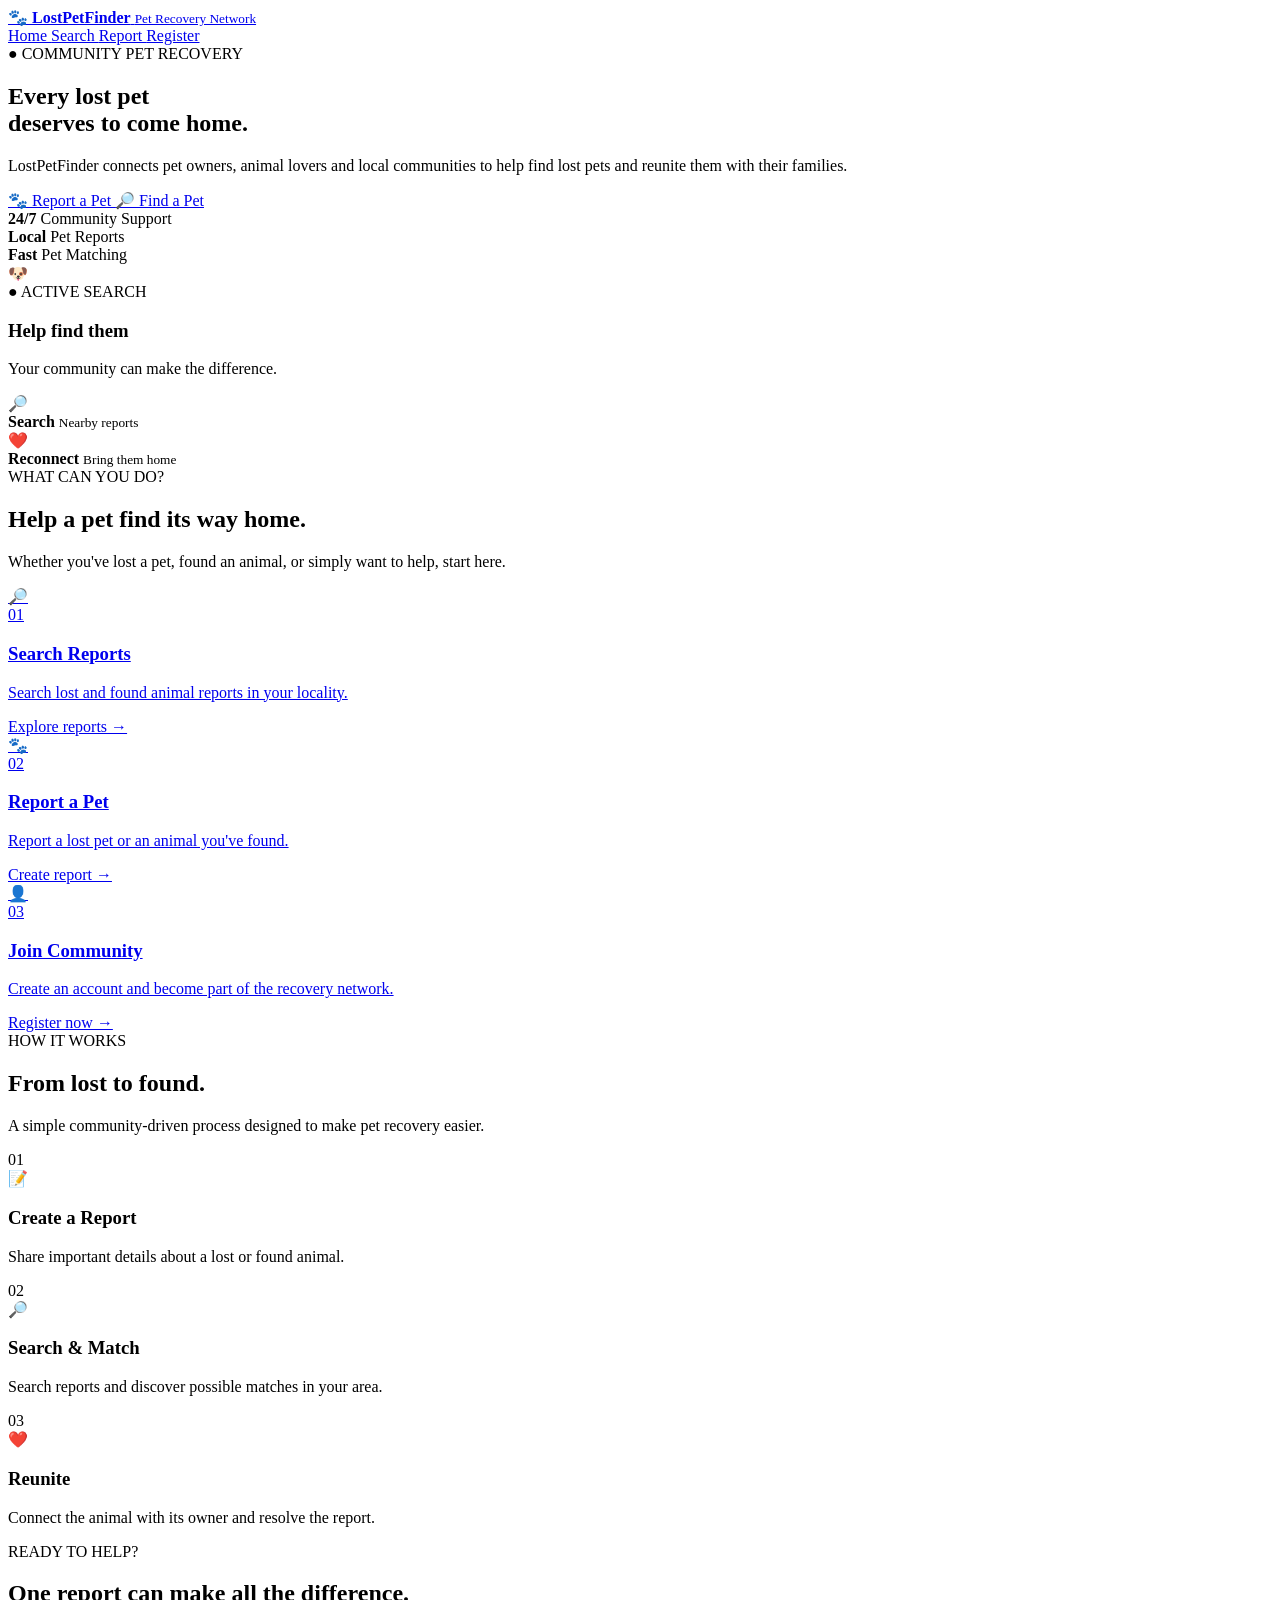
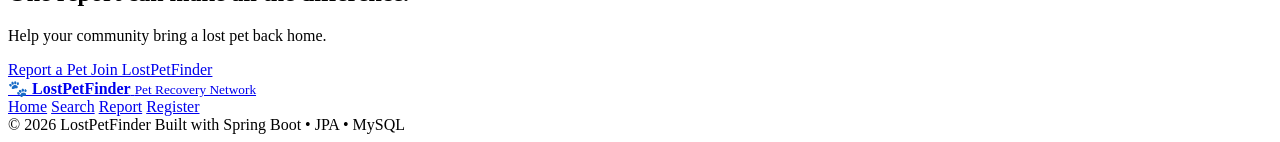
==== LostPetFinder/src/main/resources/static/index.html @ 46fdc7d7 "lost-pet-finder" ====
<!DOCTYPE html>
<html lang="en">
<head>
  <meta charset="UTF-8">
  <meta name="viewport" content="width=device-width, initial-scale=1.0">

  <title>LostPetFinder | Bring Them Home</title>

  <link rel="stylesheet" href="/style.css">
</head>

<body>

<!-- ================= NAVBAR ================= -->

<header class="navbar">

  <a href="/index.html" class="logo">
    <span class="logo-icon">🐾</span>

    <span class="logo-text">
            <strong>LostPetFinder</strong>
            <small>Pet Recovery Network</small>
        </span>
  </a>


  <nav class="navigation">

    <a href="/index.html" class="nav-link active">
      Home
    </a>

    <a href="/search.html" class="nav-link">
      Search
    </a>

    <a href="/report.html" class="nav-link">
      Report
    </a>

    <a href="/register.html" class="nav-link register-link">
      Register
    </a>

  </nav>

</header>


<!-- ================= HERO ================= -->

<main>

  <section class="home-hero">

    <div class="hero-left">

      <div class="hero-tag">
        <span>●</span>
        COMMUNITY PET RECOVERY
      </div>

      <h1>
        Every lost pet
        <br>
        deserves to
        <span>come home.</span>
      </h1>

      <p class="hero-description">
        LostPetFinder connects pet owners, animal lovers and
        local communities to help find lost pets and reunite
        them with their families.
      </p>


      <div class="hero-actions">

        <a href="/report.html" class="btn-primary">
          🐾 Report a Pet
        </a>

        <a href="/search.html" class="btn-secondary">
          🔎 Find a Pet
        </a>

      </div>


      <div class="hero-trust">

        <div>
          <strong>24/7</strong>
          <span>Community Support</span>
        </div>

        <div class="trust-line"></div>

        <div>
          <strong>Local</strong>
          <span>Pet Reports</span>
        </div>

        <div class="trust-line"></div>

        <div>
          <strong>Fast</strong>
          <span>Pet Matching</span>
        </div>

      </div>

    </div>


    <!-- ================= HERO VISUAL ================= -->

    <div class="hero-right">

      <div class="glow-circle"></div>

      <div class="pet-orbit orbit-one"></div>
      <div class="pet-orbit orbit-two"></div>

      <div class="pet-card">

        <div class="pet-image">
          🐶
        </div>

        <div class="pet-card-info">

                    <span class="found-label">
                        ● ACTIVE SEARCH
                    </span>

          <h3>
            Help find them
          </h3>

          <p>
            Your community can make
            the difference.
          </p>

        </div>

      </div>


      <div class="floating-card card-top">

        <span class="mini-icon">🔎</span>

        <div>
          <strong>Search</strong>
          <small>Nearby reports</small>
        </div>

      </div>


      <div class="floating-card card-bottom">

        <span class="mini-icon">❤️</span>

        <div>
          <strong>Reconnect</strong>
          <small>Bring them home</small>
        </div>

      </div>

    </div>

  </section>


  <!-- ================= QUICK ACTIONS ================= -->

  <section class="quick-section">

    <div class="section-intro">

            <span class="section-label">
                WHAT CAN YOU DO?
            </span>

      <h2>
        Help a pet find its way home.
      </h2>

      <p>
        Whether you've lost a pet, found an animal,
        or simply want to help, start here.
      </p>

    </div>


    <div class="quick-grid">


      <!-- SEARCH -->

      <a href="/search.html" class="quick-card">

        <div class="quick-icon blue">
          🔎
        </div>

        <span class="quick-number">
                    01
                </span>

        <h3>
          Search Reports
        </h3>

        <p>
          Search lost and found animal reports
          in your locality.
        </p>

        <span class="quick-arrow">
                    Explore reports →
                </span>

      </a>


      <!-- REPORT -->

      <a href="/report.html" class="quick-card">

        <div class="quick-icon orange">
          🐾
        </div>

        <span class="quick-number">
                    02
                </span>

        <h3>
          Report a Pet
        </h3>

        <p>
          Report a lost pet or an animal
          you've found.
        </p>

        <span class="quick-arrow">
                    Create report →
                </span>

      </a>


      <!-- REGISTER -->

      <a href="/register.html" class="quick-card">

        <div class="quick-icon green">
          👤
        </div>

        <span class="quick-number">
                    03
                </span>

        <h3>
          Join Community
        </h3>

        <p>
          Create an account and become part
          of the recovery network.
        </p>

        <span class="quick-arrow">
                    Register now →
                </span>

      </a>

    </div>

  </section>


  <!-- ================= HOW IT WORKS ================= -->

  <section class="how-section">

    <div class="how-header">

      <div>

                <span class="section-label">
                    HOW IT WORKS
                </span>

        <h2>
          From lost to found.
        </h2>

      </div>

      <p>
        A simple community-driven process designed
        to make pet recovery easier.
      </p>

    </div>


    <div class="how-grid">


      <div class="how-card">

                <span class="how-number">
                    01
                </span>

        <div class="how-icon">
          📝
        </div>

        <h3>
          Create a Report
        </h3>

        <p>
          Share important details about a lost
          or found animal.
        </p>

      </div>


      <div class="how-card">

                <span class="how-number">
                    02
                </span>

        <div class="how-icon">
          🔎
        </div>

        <h3>
          Search & Match
        </h3>

        <p>
          Search reports and discover possible
          matches in your area.
        </p>

      </div>


      <div class="how-card">

                <span class="how-number">
                    03
                </span>

        <div class="how-icon">
          ❤️
        </div>

        <h3>
          Reunite
        </h3>

        <p>
          Connect the animal with its owner
          and resolve the report.
        </p>

      </div>

    </div>

  </section>


  <!-- ================= CTA ================= -->

  <section class="home-cta">

    <div>

            <span class="section-label">
                READY TO HELP?
            </span>

      <h2>
        One report can make
        <span>all the difference.</span>
      </h2>

      <p>
        Help your community bring a lost pet back home.
      </p>

    </div>


    <div class="cta-buttons">

      <a href="/report.html" class="btn-primary">
        Report a Pet
      </a>

      <a href="/register.html" class="btn-secondary">
        Join LostPetFinder
      </a>

    </div>

  </section>

</main>


<!-- ================= FOOTER ================= -->

<footer class="footer">

  <div class="footer-main">

    <a href="/index.html" class="logo">

      <span class="logo-icon">🐾</span>

      <span class="logo-text">
                <strong>LostPetFinder</strong>
                <small>Pet Recovery Network</small>
            </span>

    </a>


    <div class="footer-links">

      <a href="/index.html">Home</a>
      <a href="/search.html">Search</a>
      <a href="/report.html">Report</a>
      <a href="/register.html">Register</a>

    </div>

  </div>


  <div class="footer-bottom">

        <span>
            © 2026 LostPetFinder
        </span>

    <span>
            Built with Spring Boot • JPA • MySQL
        </span>

  </div>

</footer>


</body>
</html>
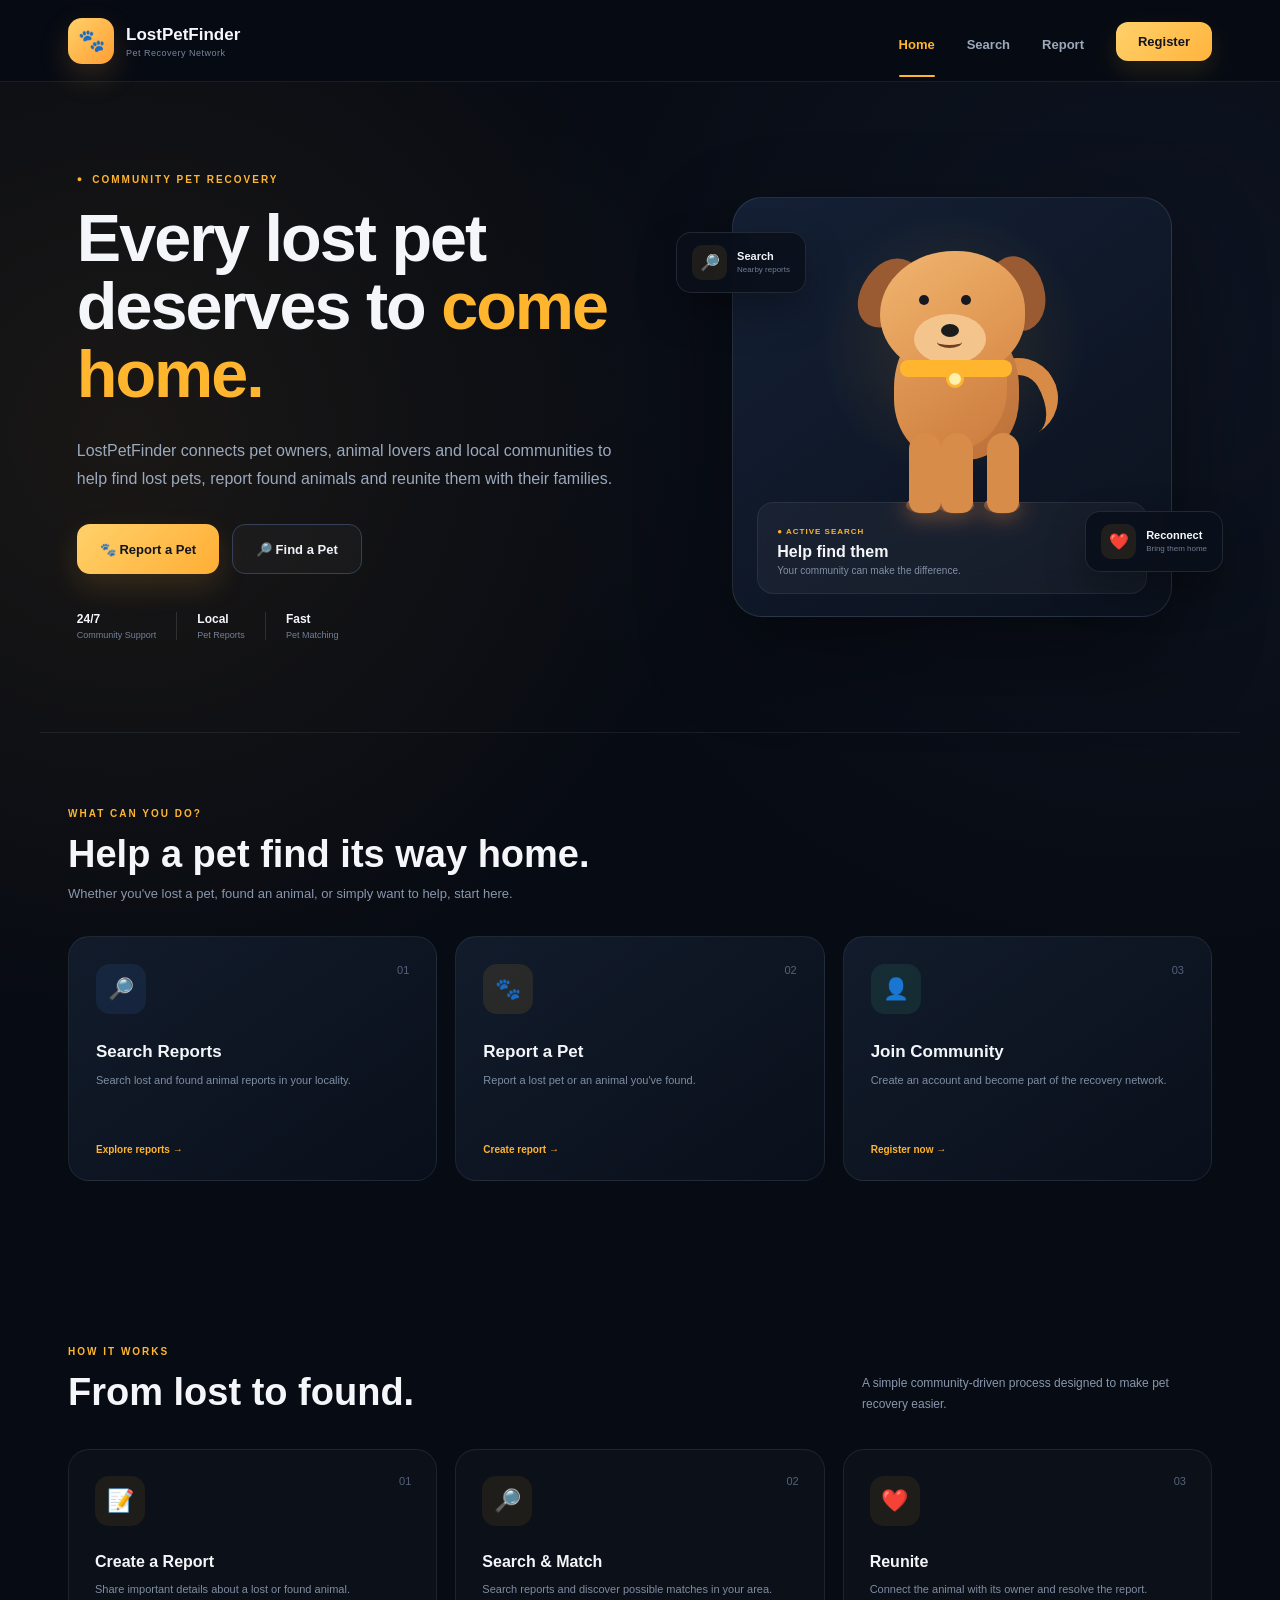
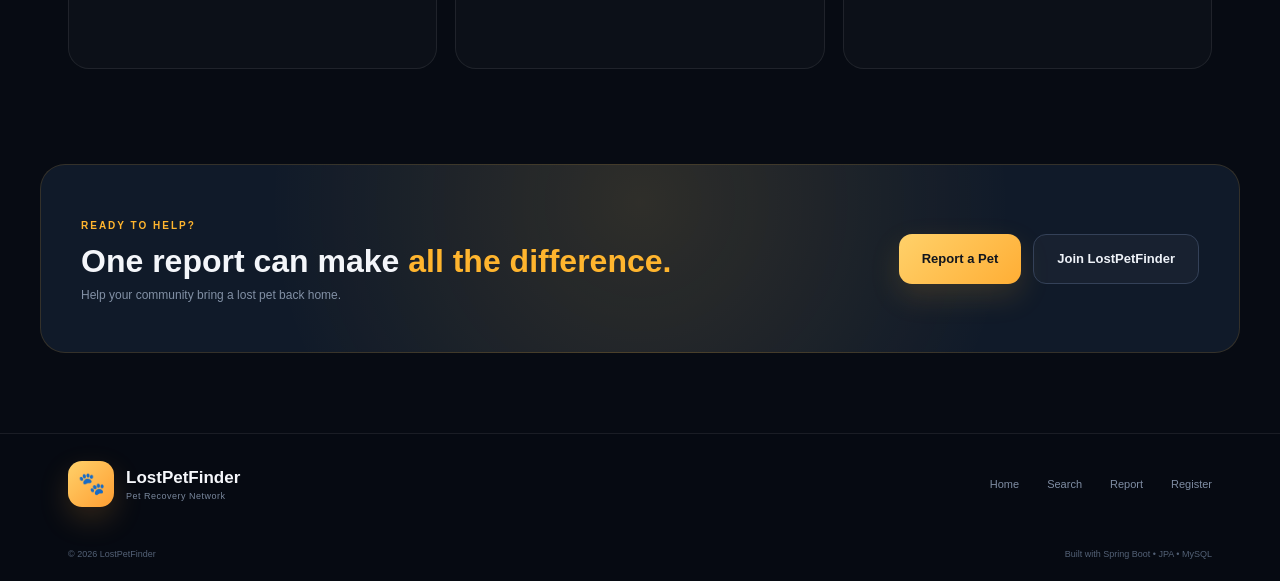
==== commit 47e8d65c: "Updated project code" ====
--- a/LostPetFinder/src/main/resources/static/index.html
+++ b/LostPetFinder/src/main/resources/static/index.html
@@ -1,58 +1,1592 @@
 <!DOCTYPE html>
 <html lang="en">
+
 <head>
+
   <meta charset="UTF-8">
+
   <meta name="viewport" content="width=device-width, initial-scale=1.0">
 
   <title>LostPetFinder | Bring Them Home</title>
 
-  <link rel="stylesheet" href="/style.css">
+  <style>
+
+    /* =====================================================
+       RESET
+    ===================================================== */
+
+    * {
+        margin: 0;
+        padding: 0;
+        box-sizing: border-box;
+    }
+
+    html {
+        scroll-behavior: smooth;
+    }
+
+    body {
+        min-height: 100vh;
+
+        background:
+            radial-gradient(
+                circle at 10% 20%,
+                rgba(255, 174, 55, 0.08),
+                transparent 28%
+            ),
+            radial-gradient(
+                circle at 90% 15%,
+                rgba(75, 100, 160, 0.10),
+                transparent 30%
+            ),
+            #070b13;
+
+        color: #f4f6fa;
+
+        font-family:
+            Arial,
+            Helvetica,
+            sans-serif;
+    }
+
+    a {
+        text-decoration: none;
+    }
+
+
+    /* =====================================================
+       NAVBAR
+    ===================================================== */
+
+    .navbar {
+        width: 100%;
+        height: 82px;
+
+        background:
+            rgba(7, 11, 19, 0.97);
+
+        border-bottom:
+            1px solid
+            rgba(255,255,255,0.08);
+
+        position: relative;
+        z-index: 100;
+    }
+
+    .navbar-inner {
+        width: 100%;
+        max-width: 1200px;
+
+        height: 82px;
+
+        margin: auto;
+
+        padding: 0 28px;
+
+        display: flex;
+
+        align-items: center;
+
+        justify-content: space-between;
+    }
+
+
+    /* BRAND */
+
+    .logo {
+        display: flex;
+
+        align-items: center;
+
+        gap: 12px;
+
+        color: white;
+    }
+
+    .logo-icon {
+        width: 46px;
+        height: 46px;
+
+        display: flex;
+
+        align-items: center;
+        justify-content: center;
+
+        border-radius: 14px;
+
+        background:
+            linear-gradient(
+                135deg,
+                #ffd16a,
+                #ff9e32
+            );
+
+        font-size: 22px;
+
+        box-shadow:
+            0 12px 30px
+            rgba(255,166,55,.18);
+    }
+
+    .logo-text strong {
+        display: block;
+
+        color: #f5f7fb;
+
+        font-size: 17px;
+
+        font-weight: 800;
+    }
+
+    .logo-text small {
+        display: block;
+
+        margin-top: 3px;
+
+        color: #78869b;
+
+        font-size: 9px;
+
+        letter-spacing: .5px;
+    }
+
+
+    /* NAVIGATION */
+
+    .navigation {
+        display: flex;
+
+        align-items: center;
+
+        gap: 32px;
+    }
+
+    .nav-link {
+        position: relative;
+
+        padding: 31px 0 25px;
+
+        color: #9da9bb;
+
+        font-size: 13px;
+
+        font-weight: 700;
+
+        transition: .2s ease;
+    }
+
+    .nav-link:hover {
+        color: white;
+    }
+
+    .nav-link.active {
+        color: #ffb52e;
+    }
+
+    .nav-link.active::after {
+        content: "";
+
+        position: absolute;
+
+        left: 0;
+        right: 0;
+
+        bottom: 0;
+
+        height: 2px;
+
+        background: #ffb52e;
+
+        border-radius: 5px;
+    }
+
+    .register-link {
+        padding:
+            12px 22px;
+
+        color: #11151d !important;
+
+        background:
+            linear-gradient(
+                135deg,
+                #ffd16a,
+                #ffb43d
+            );
+
+        border-radius: 12px;
+
+        box-shadow:
+            0 10px 25px
+            rgba(255,181,46,.12);
+    }
+
+    .register-link:hover {
+        color: #11151d !important;
+
+        transform:
+            translateY(-1px);
+    }
+
+
+    /* =====================================================
+       HERO
+    ===================================================== */
+
+    .home-hero {
+        max-width: 1300px;
+
+        min-height: 650px;
+
+        margin: auto;
+
+        padding:
+            70px 6%;
+
+        display: grid;
+
+        grid-template-columns:
+            1.05fr .95fr;
+
+        align-items: center;
+
+        gap: 70px;
+    }
+
+
+    /* LEFT */
+
+    .hero-left {
+        max-width: 650px;
+    }
+
+    .hero-tag {
+        display: flex;
+
+        align-items: center;
+
+        gap: 8px;
+
+        color: #ffb52e;
+
+        font-size: 10px;
+
+        font-weight: 800;
+
+        letter-spacing: 2px;
+
+        margin-bottom: 20px;
+    }
+
+    .hero-tag span {
+        font-size: 9px;
+
+        color: #ffb52e;
+    }
+
+    .hero-left h1 {
+    color: #f4f6fa;
+
+    font-size: clamp(46px, 5.2vw, 68px);
+
+    line-height: 1.02;
+
+    letter-spacing: -2px;
+}
+
+    .hero-left h1 span {
+        color: #ffb52e;
+    }
+
+    .hero-description {
+        max-width: 610px;
+
+        margin-top: 28px;
+
+        color: #9ca9bd;
+
+        font-size: 16px;
+
+        line-height: 1.8;
+    }
+
+
+    /* BUTTONS */
+
+    .hero-actions {
+        display: flex;
+
+        gap: 13px;
+
+        margin-top: 30px;
+    }
+
+    .btn-primary,
+    .btn-secondary {
+        min-height: 50px;
+
+        padding:
+            0 23px;
+
+        display: inline-flex;
+
+        align-items: center;
+
+        justify-content: center;
+
+        gap: 8px;
+
+        border-radius: 13px;
+
+        font-size: 13px;
+
+        font-weight: 800;
+
+        transition: .2s ease;
+    }
+
+    .btn-primary {
+        color: #11151d;
+
+        background:
+            linear-gradient(
+                135deg,
+                #ffd16a,
+                #ffae35
+            );
+
+        box-shadow:
+            0 12px 30px
+            rgba(255,181,46,.15);
+    }
+
+    .btn-secondary {
+        color: #eef2f8;
+
+        background:
+            rgba(255,255,255,.03);
+
+        border:
+            1px solid #344158;
+    }
+
+    .btn-primary:hover,
+    .btn-secondary:hover {
+        transform:
+            translateY(-3px);
+    }
+
+
+    /* TRUST */
+
+    .hero-trust {
+        display: flex;
+
+        align-items: center;
+
+        gap: 20px;
+
+        margin-top: 38px;
+    }
+
+    .hero-trust div:not(.trust-line) {
+        display: flex;
+
+        flex-direction: column;
+
+        gap: 4px;
+    }
+
+    .hero-trust strong {
+        color: #f4f6fa;
+
+        font-size: 12px;
+    }
+
+    .hero-trust span {
+        color: #718097;
+
+        font-size: 9px;
+    }
+
+    .trust-line {
+        width: 1px;
+
+        height: 28px;
+
+        background:
+            rgba(255,255,255,.12);
+    }
+
+
+    /* =====================================================
+       HERO RIGHT
+    ===================================================== */
+
+    .hero-right {
+        position: relative;
+
+        height: 480px;
+
+        display: flex;
+
+        align-items: center;
+
+        justify-content: center;
+    }
+
+
+    /* GLOW */
+
+    .glow-circle {
+        position: absolute;
+
+        width: 390px;
+        height: 390px;
+
+        border-radius: 50%;
+
+        background:
+            radial-gradient(
+                circle,
+                rgba(255,181,46,.18),
+                rgba(255,181,46,.04) 45%,
+                transparent 70%
+            );
+
+        filter: blur(12px);
+    }
+
+
+    /* MAIN PET CARD */
+
+    .pet-card {
+        position: relative;
+
+        width: 440px;
+        height: 420px;
+
+        overflow: hidden;
+
+        border-radius: 30px;
+
+        background:
+            radial-gradient(
+                circle at 50% 35%,
+                rgba(255,181,46,.13),
+                transparent 38%
+            ),
+            linear-gradient(
+                145deg,
+                #142035,
+                #0b111d
+            );
+
+        border:
+            1px solid
+            rgba(255,255,255,.10);
+
+        box-shadow:
+            0 35px 90px
+            rgba(0,0,0,.45);
+
+        z-index: 2;
+    }
+
+
+    /* DOG */
+
+    .pet-image {
+        height: 310px;
+
+        display: flex;
+
+        align-items: center;
+
+        justify-content: center;
+
+        position: relative;
+    }
+
+    .dog {
+        position: relative;
+
+        width: 220px;
+
+        height: 260px;
+
+        animation:
+            floatDog 4s ease-in-out infinite;
+    }
+
+    @keyframes floatDog {
+
+        0%,100% {
+            transform:
+                translateY(0);
+        }
+
+        50% {
+            transform:
+                translateY(-8px);
+        }
+    }
+
+
+    /* DOG BODY */
+
+    .dog-body {
+        position: absolute;
+
+        width: 125px;
+        height: 145px;
+
+        left: 52px;
+        top: 92px;
+
+        border-radius:
+            50% 50% 42% 42%;
+
+        background:
+            linear-gradient(
+                145deg,
+                #e6a15c,
+                #c9793c
+            );
+
+        box-shadow:
+            inset -12px -10px 0
+            rgba(113,59,30,.15);
+    }
+
+
+    /* HEAD */
+
+    .dog-head {
+        position: absolute;
+
+        width: 145px;
+        height: 125px;
+
+        left: 38px;
+        top: 28px;
+
+        border-radius:
+            52% 48% 48% 50%;
+
+        background:
+            linear-gradient(
+                145deg,
+                #f0b56f,
+                #d98b48
+            );
+
+        z-index: 3;
+    }
+
+
+    /* EARS */
+
+    .ear-left,
+    .ear-right {
+        position: absolute;
+
+        width: 55px;
+        height: 75px;
+
+        top: 33px;
+
+        border-radius:
+            55% 45% 60% 45%;
+
+        background:
+            #9b5b32;
+
+        z-index: 2;
+    }
+
+    .ear-left {
+        left: 20px;
+
+        transform:
+            rotate(28deg);
+    }
+
+    .ear-right {
+        right: 17px;
+
+        transform:
+            rotate(-25deg);
+    }
+
+
+    /* EYES */
+
+    .eye {
+        position: absolute;
+
+        width: 10px;
+        height: 10px;
+
+        top: 72px;
+
+        border-radius: 50%;
+
+        background: #16191f;
+
+        z-index: 5;
+    }
+
+    .eye.left {
+        left: 77px;
+    }
+
+    .eye.right {
+        left: 119px;
+    }
+
+
+    /* MUZZLE */
+
+    .muzzle {
+        position: absolute;
+
+        width: 72px;
+        height: 50px;
+
+        left: 72px;
+        top: 91px;
+
+        border-radius: 50%;
+
+        background:
+            #f3c58d;
+
+        z-index: 4;
+    }
+
+    .nose {
+        position: absolute;
+
+        width: 18px;
+        height: 13px;
+
+        left: 99px;
+        top: 101px;
+
+        border-radius: 50%;
+
+        background: #1c1c1c;
+
+        z-index: 6;
+    }
+
+    .mouth {
+        position: absolute;
+
+        width: 25px;
+        height: 12px;
+
+        left: 95px;
+        top: 113px;
+
+        border-bottom:
+            3px solid #713e25;
+
+        border-radius: 50%;
+
+        z-index: 6;
+    }
+
+
+    /* COLLAR */
+
+    .collar {
+        position: absolute;
+
+        width: 112px;
+        height: 17px;
+
+        left: 58px;
+        top: 137px;
+
+        border-radius: 8px;
+
+        background: #ffb52e;
+
+        z-index: 6;
+    }
+
+    .tag {
+        position: absolute;
+
+        width: 18px;
+        height: 18px;
+
+        left: 104px;
+        top: 147px;
+
+        border-radius: 50%;
+
+        background: #fff0ae;
+
+        border: 3px solid #ffb52e;
+
+        z-index: 7;
+    }
+
+
+    /* LEGS */
+
+    .leg {
+        position: absolute;
+
+        width: 32px;
+        height: 80px;
+
+        top: 210px;
+
+        border-radius:
+            20px 20px 13px 13px;
+
+        background:
+            #d88c49;
+
+        z-index: 2;
+    }
+
+    .leg.one {
+        left: 67px;
+    }
+
+    .leg.two {
+        left: 99px;
+    }
+
+    .leg.three {
+        left: 145px;
+    }
+
+
+    /* PAWS */
+
+    .paw {
+        position: absolute;
+
+        width: 36px;
+        height: 17px;
+
+        top: 274px;
+
+        border-radius: 50%;
+
+        background:
+            #bc6d38;
+    }
+
+    .paw.one {
+        left: 64px;
+    }
+
+    .paw.two {
+        left: 96px;
+    }
+
+    .paw.three {
+        left: 142px;
+    }
+
+
+    /* TAIL */
+
+    .tail {
+        position: absolute;
+
+        width: 80px;
+        height: 80px;
+
+        right: 4px;
+        top: 135px;
+
+        border:
+            17px solid #d88a47;
+
+        border-left:
+            0 solid transparent;
+
+        border-bottom:
+            0 solid transparent;
+
+        border-radius: 50%;
+
+        transform:
+            rotate(-30deg);
+    }
+
+
+    /* PET INFO */
+
+    .pet-card-info {
+        position: absolute;
+
+        left: 24px;
+        right: 24px;
+        bottom: 22px;
+
+        padding: 17px 19px;
+
+        border-radius: 16px;
+
+        background:
+            rgba(255,255,255,.045);
+
+        border:
+            1px solid
+            rgba(255,255,255,.07);
+
+        backdrop-filter:
+            blur(12px);
+    }
+
+    .found-label {
+        color: #ffb52e;
+
+        font-size: 8px;
+
+        font-weight: 800;
+
+        letter-spacing: 1px;
+    }
+
+    .pet-card-info h3 {
+        margin-top: 5px;
+
+        color: #f4f6fa;
+
+        font-size: 16px;
+    }
+
+    .pet-card-info p {
+        margin-top: 4px;
+
+        color: #8290a5;
+
+        font-size: 10px;
+    }
+
+
+    /* =====================================================
+       FLOATING CARDS
+    ===================================================== */
+
+    .floating-card {
+        position: absolute;
+
+        z-index: 5;
+
+        display: flex;
+
+        align-items: center;
+
+        gap: 10px;
+
+        padding:
+            12px 15px;
+
+        border-radius: 15px;
+
+        background:
+            rgba(10,16,27,.92);
+
+        border:
+            1px solid
+            rgba(255,255,255,.10);
+
+        backdrop-filter:
+            blur(14px);
+
+        box-shadow:
+            0 18px 40px
+            rgba(0,0,0,.3);
+    }
+
+    .mini-icon {
+        width: 35px;
+        height: 35px;
+
+        display: flex;
+
+        align-items: center;
+        justify-content: center;
+
+        border-radius: 10px;
+
+        background:
+            rgba(255,181,46,.09);
+
+        font-size: 16px;
+    }
+
+    .floating-card strong {
+        display: block;
+
+        color: #f4f6fa;
+
+        font-size: 11px;
+    }
+
+    .floating-card small {
+        display: block;
+
+        margin-top: 3px;
+
+        color: #6f7e94;
+
+        font-size: 8px;
+    }
+
+    .card-top {
+        top: 65px;
+
+        left: -25px;
+    }
+
+    .card-bottom {
+        bottom: 75px;
+
+        right: -20px;
+    }
+
+
+    /* =====================================================
+       QUICK SECTION
+    ===================================================== */
+
+    .quick-section {
+        max-width: 1200px;
+
+        margin: auto;
+
+        padding:
+            70px 28px 85px;
+
+        border-top:
+            1px solid
+            rgba(255,255,255,.07);
+    }
+
+    .section-label {
+        color: #ffb52e;
+
+        font-size: 10px;
+
+        font-weight: 800;
+
+        letter-spacing: 2px;
+    }
+
+    .section-intro h2 {
+        margin-top: 12px;
+
+        color: #f4f6fa;
+
+        font-size: 38px;
+    }
+
+    .section-intro p {
+        margin-top: 10px;
+
+        color: #8997ac;
+
+        font-size: 13px;
+    }
+
+
+    /* QUICK CARDS */
+
+    .quick-grid {
+        display: grid;
+
+        grid-template-columns:
+            repeat(3,1fr);
+
+        gap: 18px;
+
+        margin-top: 35px;
+    }
+
+    .quick-card {
+        position: relative;
+
+        min-height: 245px;
+
+        padding: 27px;
+
+        border-radius: 21px;
+
+        background:
+            linear-gradient(
+                145deg,
+                rgba(18,28,44,.98),
+                rgba(10,16,27,.98)
+            );
+
+        border:
+            1px solid
+            rgba(255,255,255,.08);
+
+        color: white;
+
+        transition: .25s ease;
+    }
+
+    .quick-card:hover {
+        transform:
+            translateY(-6px);
+
+        border-color:
+            rgba(255,181,46,.30);
+
+        box-shadow:
+            0 25px 55px
+            rgba(0,0,0,.25);
+    }
+
+    .quick-icon {
+        width: 50px;
+        height: 50px;
+
+        display: flex;
+
+        align-items: center;
+        justify-content: center;
+
+        border-radius: 14px;
+
+        font-size: 21px;
+    }
+
+    .quick-icon.blue {
+        background:
+            rgba(80,150,255,.10);
+    }
+
+    .quick-icon.orange {
+        background:
+            rgba(255,181,46,.10);
+    }
+
+    .quick-icon.green {
+        background:
+            rgba(80,210,160,.10);
+    }
+
+    .quick-number {
+        position: absolute;
+
+        top: 27px;
+        right: 27px;
+
+        color: #53627a;
+
+        font-size: 11px;
+    }
+
+    .quick-card h3 {
+        margin-top: 28px;
+
+        color: #f4f6fa;
+
+        font-size: 17px;
+    }
+
+    .quick-card p {
+        margin-top: 9px;
+
+        color: #7f8da3;
+
+        font-size: 11px;
+
+        line-height: 1.7;
+    }
+
+    .quick-arrow {
+        position: absolute;
+
+        left: 27px;
+        bottom: 25px;
+
+        color: #ffb52e;
+
+        font-size: 10px;
+
+        font-weight: 700;
+    }
+
+
+    /* =====================================================
+       HOW IT WORKS
+    ===================================================== */
+
+    .how-section {
+        max-width: 1200px;
+
+        margin: auto;
+
+        padding:
+            75px 28px 85px;
+    }
+
+    .how-header {
+        display: flex;
+
+        align-items: end;
+
+        justify-content: space-between;
+
+        gap: 40px;
+
+        margin-bottom: 35px;
+    }
+
+    .how-header h2 {
+        margin-top: 12px;
+
+        color: #f4f6fa;
+
+        font-size: 38px;
+    }
+
+    .how-header p {
+        max-width: 350px;
+
+        color: #8997ac;
+
+        font-size: 12px;
+
+        line-height: 1.7;
+    }
+
+    .how-grid {
+        display: grid;
+
+        grid-template-columns:
+            repeat(3,1fr);
+
+        gap: 18px;
+    }
+
+    .how-card {
+        position: relative;
+
+        min-height: 220px;
+
+        padding: 26px;
+
+        border-radius: 21px;
+
+        background:
+            rgba(255,255,255,.025);
+
+        border:
+            1px solid
+            rgba(255,255,255,.08);
+
+        transition: .25s ease;
+    }
+
+    .how-card:hover {
+        transform:
+            translateY(-5px);
+
+        border-color:
+            rgba(255,181,46,.25);
+    }
+
+    .how-number {
+        position: absolute;
+
+        top: 25px;
+        right: 25px;
+
+        color: #53627a;
+
+        font-size: 11px;
+    }
+
+    .how-icon {
+        width: 50px;
+        height: 50px;
+
+        display: flex;
+
+        align-items: center;
+        justify-content: center;
+
+        border-radius: 14px;
+
+        background:
+            rgba(255,181,46,.08);
+
+        font-size: 22px;
+    }
+
+    .how-card h3 {
+        margin-top: 27px;
+
+        color: #f4f6fa;
+
+        font-size: 16px;
+    }
+
+    .how-card p {
+        margin-top: 9px;
+
+        color: #7f8da3;
+
+        font-size: 11px;
+
+        line-height: 1.7;
+    }
+
+
+    /* =====================================================
+       CTA
+    ===================================================== */
+
+    .home-cta {
+        max-width: 1200px;
+
+        margin:
+            10px auto 80px;
+
+        padding:
+            50px 40px;
+
+        border-radius: 25px;
+
+        display: flex;
+
+        align-items: center;
+
+        justify-content: space-between;
+
+        gap: 40px;
+
+        background:
+            radial-gradient(
+                circle at 50% 20%,
+                rgba(255,181,46,.13),
+                transparent 60%
+            ),
+            #101a29;
+
+        border:
+            1px solid
+            rgba(255,181,46,.15);
+    }
+
+    .home-cta h2 {
+        margin-top: 10px;
+
+        color: #f4f6fa;
+
+        font-size: 32px;
+    }
+
+    .home-cta h2 span {
+        color: #ffb52e;
+    }
+
+    .home-cta p {
+        margin-top: 8px;
+
+        color: #8290a5;
+
+        font-size: 12px;
+    }
+
+    .cta-buttons {
+        display: flex;
+
+        gap: 12px;
+
+        flex-shrink: 0;
+    }
+
+
+    /* =====================================================
+       FOOTER
+    ===================================================== */
+
+    .footer {
+        background:
+            #060a12;
+
+        border-top:
+            1px solid
+            rgba(255,255,255,.08);
+    }
+
+    .footer-main {
+        max-width: 1200px;
+
+        margin: auto;
+
+        min-height: 100px;
+
+        padding:
+            25px 28px;
+
+        display: flex;
+
+        align-items: center;
+
+        justify-content: space-between;
+    }
+
+    .footer-links {
+        display: flex;
+
+        gap: 28px;
+    }
+
+    .footer-links a {
+        color: #7f8da3;
+
+        font-size: 11px;
+    }
+
+    .footer-links a:hover {
+        color: #ffb52e;
+    }
+
+    .footer-bottom {
+        max-width: 1200px;
+
+        margin: auto;
+
+        padding:
+            15px 28px 22px;
+
+        display: flex;
+
+        justify-content: space-between;
+
+        color: #536176;
+
+        font-size: 9px;
+    }
+
+
+    /* =====================================================
+       RESPONSIVE
+    ===================================================== */
+
+    @media (max-width: 1000px) {
+
+        .home-hero {
+            grid-template-columns: 1fr;
+
+            padding:
+                65px 7%;
+        }
+
+        .hero-right {
+            width: 100%;
+
+            max-width: 550px;
+
+            margin: auto;
+        }
+
+    }
+
+    @media (max-width: 700px) {
+
+        .navbar-inner {
+            padding:
+                0 15px;
+        }
+
+        .navigation {
+            gap: 13px;
+        }
+
+        .nav-link {
+            font-size: 10px;
+
+            padding:
+                31px 0 25px;
+        }
+
+        .register-link {
+            padding:
+                10px 13px !important;
+        }
+
+        .logo-text small {
+            display: none;
+        }
+
+        .hero-left h1 {
+            font-size: 48px;
+        }
+
+        .hero-actions {
+            flex-direction: column;
+        }
+
+        .btn-primary,
+        .btn-secondary {
+            width: 100%;
+        }
+
+        .hero-trust {
+            flex-wrap: wrap;
+        }
+
+        .hero-right {
+            height: 430px;
+        }
+
+        .pet-card {
+            width: 100%;
+
+            max-width: 430px;
+
+            height: 390px;
+        }
+
+        .card-top {
+            left: -5px;
+        }
+
+        .card-bottom {
+            right: -5px;
+        }
+
+        .quick-grid,
+        .how-grid {
+            grid-template-columns: 1fr;
+        }
+
+        .how-header {
+            flex-direction: column;
+
+            align-items: flex-start;
+        }
+
+        .home-cta {
+            margin:
+                10px 20px 60px;
+
+            flex-direction: column;
+
+            align-items: flex-start;
+
+            padding: 35px 25px;
+        }
+
+        .cta-buttons {
+            width: 100%;
+
+            flex-direction: column;
+        }
+
+        .footer-main,
+        .footer-bottom {
+            flex-direction: column;
+
+            align-items: flex-start;
+
+            gap: 20px;
+        }
+
+        .footer-links {
+            flex-wrap: wrap;
+        }
+
+    }
+
+  </style>
+
 </head>
 
+
 <body>
 
-<!-- ================= NAVBAR ================= -->
+
+<!-- =====================================================
+     NAVBAR
+===================================================== -->
 
 <header class="navbar">
 
-  <a href="/index.html" class="logo">
-    <span class="logo-icon">🐾</span>
-
-    <span class="logo-text">
-            <strong>LostPetFinder</strong>
-            <small>Pet Recovery Network</small>
-        </span>
-  </a>
-
-
-  <nav class="navigation">
-
-    <a href="/index.html" class="nav-link active">
-      Home
+  <div class="navbar-inner">
+
+
+    <a href="/index.html"
+       class="logo">
+
+            <span class="logo-icon">
+                🐾
+            </span>
+
+      <span class="logo-text">
+
+                <strong>
+                    LostPetFinder
+                </strong>
+
+                <small>
+                    Pet Recovery Network
+                </small>
+
+            </span>
+
     </a>
 
-    <a href="/search.html" class="nav-link">
-      Search
-    </a>
-
-    <a href="/report.html" class="nav-link">
-      Report
-    </a>
-
-    <a href="/register.html" class="nav-link register-link">
-      Register
-    </a>
-
-  </nav>
+
+    <nav class="navigation">
+
+      <a href="/index.html"
+         class="nav-link active">
+        Home
+      </a>
+
+      <a href="/search.html"
+         class="nav-link">
+        Search
+      </a>
+
+      <a href="/report.html"
+         class="nav-link">
+        Report
+      </a>
+
+      <a href="/register.html"
+         class="nav-link register-link">
+        Register
+      </a>
+
+    </nav>
+
+  </div>
 
 </header>
 
 
-<!-- ================= HERO ================= -->
+<!-- =====================================================
+     HERO
+===================================================== -->
 
 <main>
 
+
   <section class="home-hero">
+
+
+    <!-- LEFT -->
 
     <div class="hero-left">
 
@@ -61,28 +1595,43 @@
         COMMUNITY PET RECOVERY
       </div>
 
+
       <h1>
+
         Every lost pet
         <br>
+
         deserves to
         <span>come home.</span>
+
       </h1>
 
+
       <p class="hero-description">
-        LostPetFinder connects pet owners, animal lovers and
-        local communities to help find lost pets and reunite
-        them with their families.
+
+        LostPetFinder connects pet owners,
+        animal lovers and local communities
+        to help find lost pets, report found
+        animals and reunite them with their families.
+
       </p>
 
 
       <div class="hero-actions">
 
-        <a href="/report.html" class="btn-primary">
+        <a href="/report.html"
+           class="btn-primary">
+
           🐾 Report a Pet
+
         </a>
 
-        <a href="/search.html" class="btn-secondary">
+
+        <a href="/search.html"
+           class="btn-secondary">
+
           🔎 Find a Pet
+
         </a>
 
       </div>
@@ -91,22 +1640,47 @@
       <div class="hero-trust">
 
         <div>
-          <strong>24/7</strong>
-          <span>Community Support</span>
+
+          <strong>
+            24/7
+          </strong>
+
+          <span>
+                        Community Support
+                    </span>
+
         </div>
 
+
         <div class="trust-line"></div>
 
+
         <div>
-          <strong>Local</strong>
-          <span>Pet Reports</span>
+
+          <strong>
+            Local
+          </strong>
+
+          <span>
+                        Pet Reports
+                    </span>
+
         </div>
 
+
         <div class="trust-line"></div>
 
+
         <div>
-          <strong>Fast</strong>
-          <span>Pet Matching</span>
+
+          <strong>
+            Fast
+          </strong>
+
+          <span>
+                        Pet Matching
+                    </span>
+
         </div>
 
       </div>
@@ -114,20 +1688,98 @@
     </div>
 
 
-    <!-- ================= HERO VISUAL ================= -->
+    <!-- RIGHT -->
 
     <div class="hero-right">
 
+
       <div class="glow-circle"></div>
 
-      <div class="pet-orbit orbit-one"></div>
-      <div class="pet-orbit orbit-two"></div>
+
+      <!-- TOP FLOATING CARD -->
+
+      <div class="floating-card card-top">
+
+                <span class="mini-icon">
+                    🔎
+                </span>
+
+        <div>
+
+          <strong>
+            Search
+          </strong>
+
+          <small>
+            Nearby reports
+          </small>
+
+        </div>
+
+      </div>
+
+
+      <!-- MAIN PET CARD -->
 
       <div class="pet-card">
 
+
         <div class="pet-image">
-          🐶
+
+
+          <!-- CSS DOG -->
+
+          <div class="dog">
+
+
+            <div class="tail"></div>
+
+
+            <div class="ear-left"></div>
+
+            <div class="ear-right"></div>
+
+
+            <div class="dog-body"></div>
+
+
+            <div class="leg one"></div>
+
+            <div class="leg two"></div>
+
+            <div class="leg three"></div>
+
+
+            <div class="paw one"></div>
+
+            <div class="paw two"></div>
+
+            <div class="paw three"></div>
+
+
+            <div class="dog-head"></div>
+
+
+            <div class="eye left"></div>
+
+            <div class="eye right"></div>
+
+
+            <div class="muzzle"></div>
+
+            <div class="nose"></div>
+
+            <div class="mouth"></div>
+
+
+            <div class="collar"></div>
+
+            <div class="tag"></div>
+
+          </div>
+
         </div>
+
 
         <div class="pet-card-info">
 
@@ -140,8 +1792,7 @@
           </h3>
 
           <p>
-            Your community can make
-            the difference.
+            Your community can make the difference.
           </p>
 
         </div>
@@ -149,37 +1800,40 @@
       </div>
 
 
-      <div class="floating-card card-top">
-
-        <span class="mini-icon">🔎</span>
+      <!-- BOTTOM FLOATING CARD -->
+
+      <div class="floating-card card-bottom">
+
+                <span class="mini-icon">
+                    ❤️
+                </span>
 
         <div>
-          <strong>Search</strong>
-          <small>Nearby reports</small>
+
+          <strong>
+            Reconnect
+          </strong>
+
+          <small>
+            Bring them home
+          </small>
+
         </div>
 
       </div>
 
 
-      <div class="floating-card card-bottom">
-
-        <span class="mini-icon">❤️</span>
-
-        <div>
-          <strong>Reconnect</strong>
-          <small>Bring them home</small>
-        </div>
-
-      </div>
-
     </div>
 
   </section>
 
 
-  <!-- ================= QUICK ACTIONS ================= -->
+  <!-- =====================================================
+       QUICK ACTIONS
+  ===================================================== -->
 
   <section class="quick-section">
+
 
     <div class="section-intro">
 
@@ -202,9 +1856,8 @@
     <div class="quick-grid">
 
 
-      <!-- SEARCH -->
-
-      <a href="/search.html" class="quick-card">
+      <a href="/search.html"
+         class="quick-card">
 
         <div class="quick-icon blue">
           🔎
@@ -230,9 +1883,8 @@
       </a>
 
 
-      <!-- REPORT -->
-
-      <a href="/report.html" class="quick-card">
+      <a href="/report.html"
+         class="quick-card">
 
         <div class="quick-icon orange">
           🐾
@@ -258,9 +1910,8 @@
       </a>
 
 
-      <!-- REGISTER -->
-
-      <a href="/register.html" class="quick-card">
+      <a href="/register.html"
+         class="quick-card">
 
         <div class="quick-icon green">
           👤
@@ -285,14 +1936,18 @@
 
       </a>
 
+
     </div>
 
   </section>
 
 
-  <!-- ================= HOW IT WORKS ================= -->
+  <!-- =====================================================
+       HOW IT WORKS
+  ===================================================== -->
 
   <section class="how-section">
+
 
     <div class="how-header">
 
@@ -307,6 +1962,7 @@
         </h2>
 
       </div>
+
 
       <p>
         A simple community-driven process designed
@@ -384,14 +2040,18 @@
 
       </div>
 
+
     </div>
 
   </section>
 
 
-  <!-- ================= CTA ================= -->
+  <!-- =====================================================
+       CTA
+  ===================================================== -->
 
   <section class="home-cta">
+
 
     <div>
 
@@ -413,11 +2073,13 @@
 
     <div class="cta-buttons">
 
-      <a href="/report.html" class="btn-primary">
+      <a href="/report.html"
+         class="btn-primary">
         Report a Pet
       </a>
 
-      <a href="/register.html" class="btn-secondary">
+      <a href="/register.html"
+         class="btn-secondary">
         Join LostPetFinder
       </a>
 
@@ -425,22 +2087,37 @@
 
   </section>
 
+
 </main>
 
 
-<!-- ================= FOOTER ================= -->
+<!-- =====================================================
+     FOOTER
+===================================================== -->
 
 <footer class="footer">
 
+
   <div class="footer-main">
 
-    <a href="/index.html" class="logo">
-
-      <span class="logo-icon">🐾</span>
+
+    <a href="/index.html"
+       class="logo">
+
+            <span class="logo-icon">
+                🐾
+            </span>
 
       <span class="logo-text">
-                <strong>LostPetFinder</strong>
-                <small>Pet Recovery Network</small>
+
+                <strong>
+                    LostPetFinder
+                </strong>
+
+                <small>
+                    Pet Recovery Network
+                </small>
+
             </span>
 
     </a>
@@ -448,10 +2125,21 @@
 
     <div class="footer-links">
 
-      <a href="/index.html">Home</a>
-      <a href="/search.html">Search</a>
-      <a href="/report.html">Report</a>
-      <a href="/register.html">Register</a>
+      <a href="/index.html">
+        Home
+      </a>
+
+      <a href="/search.html">
+        Search
+      </a>
+
+      <a href="/report.html">
+        Report
+      </a>
+
+      <a href="/register.html">
+        Register
+      </a>
 
     </div>
 
@@ -474,4 +2162,5 @@
 
 
 </body>
+
 </html>
